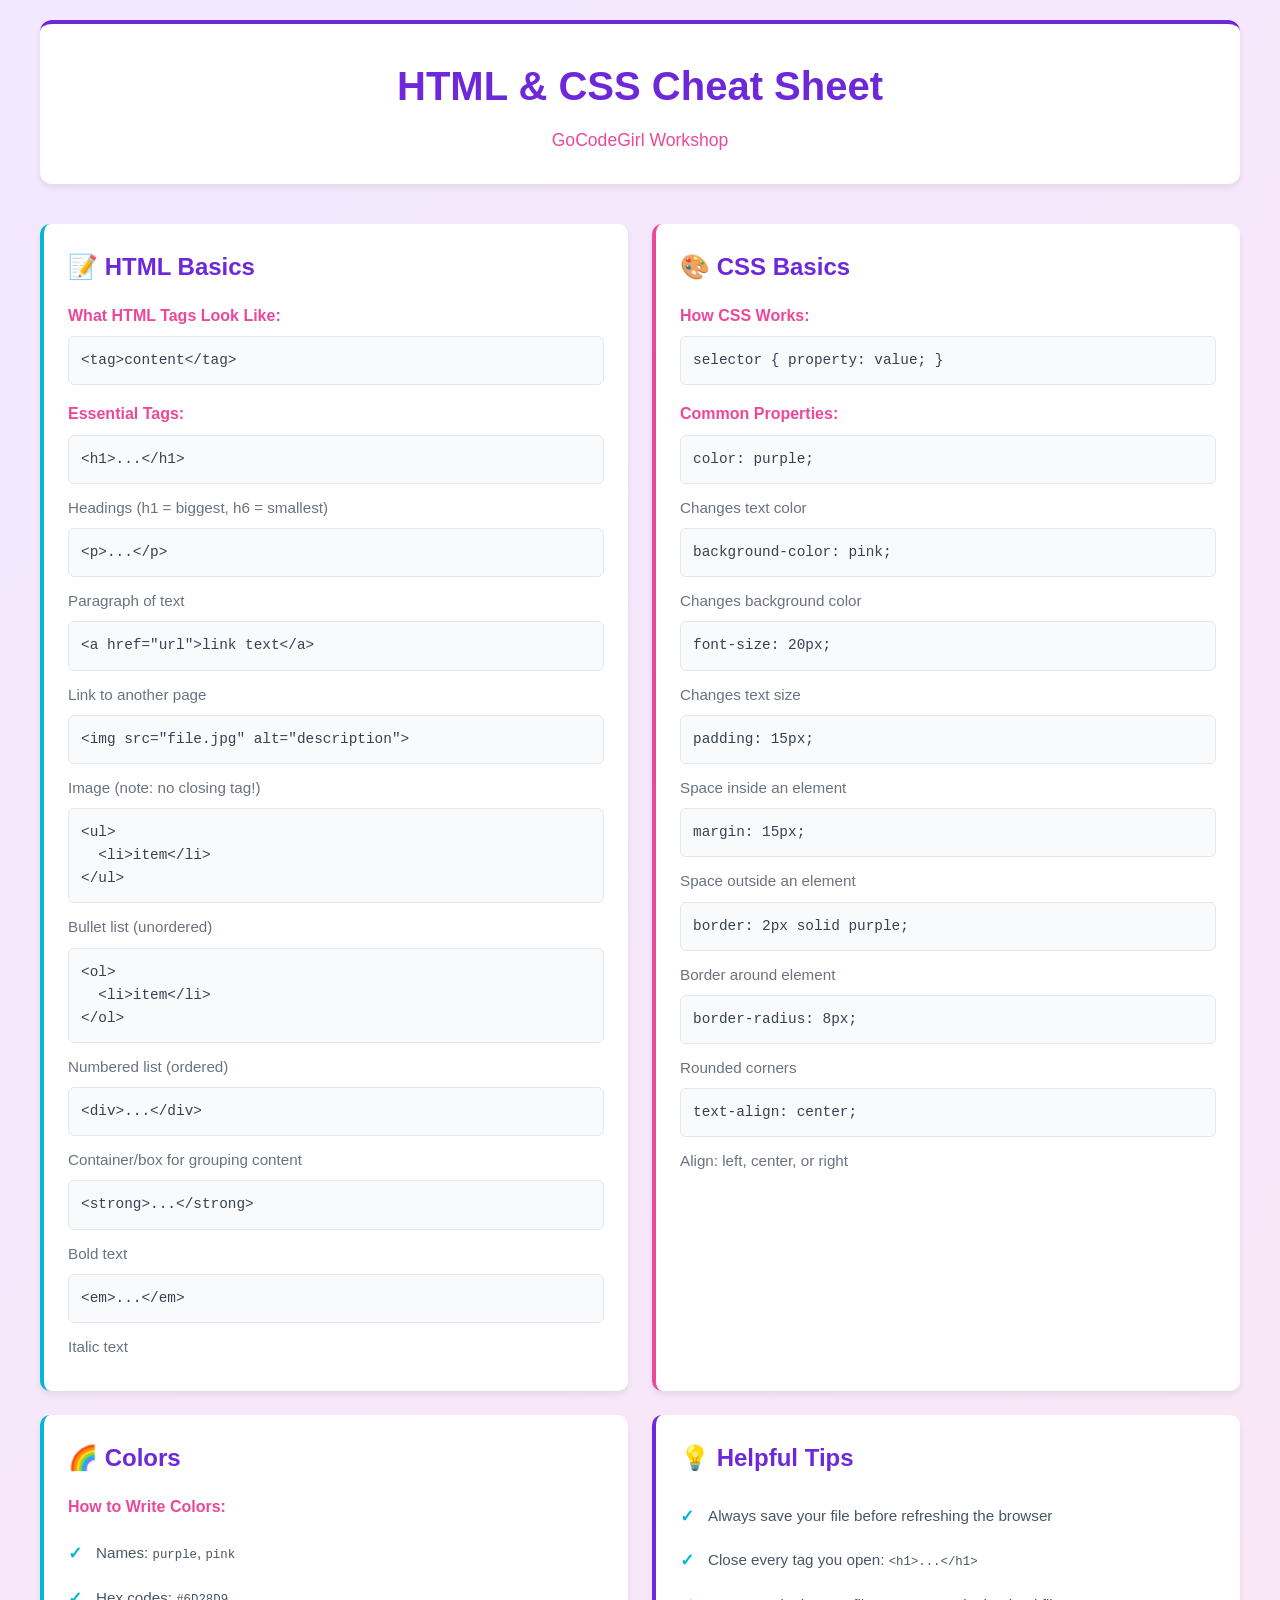
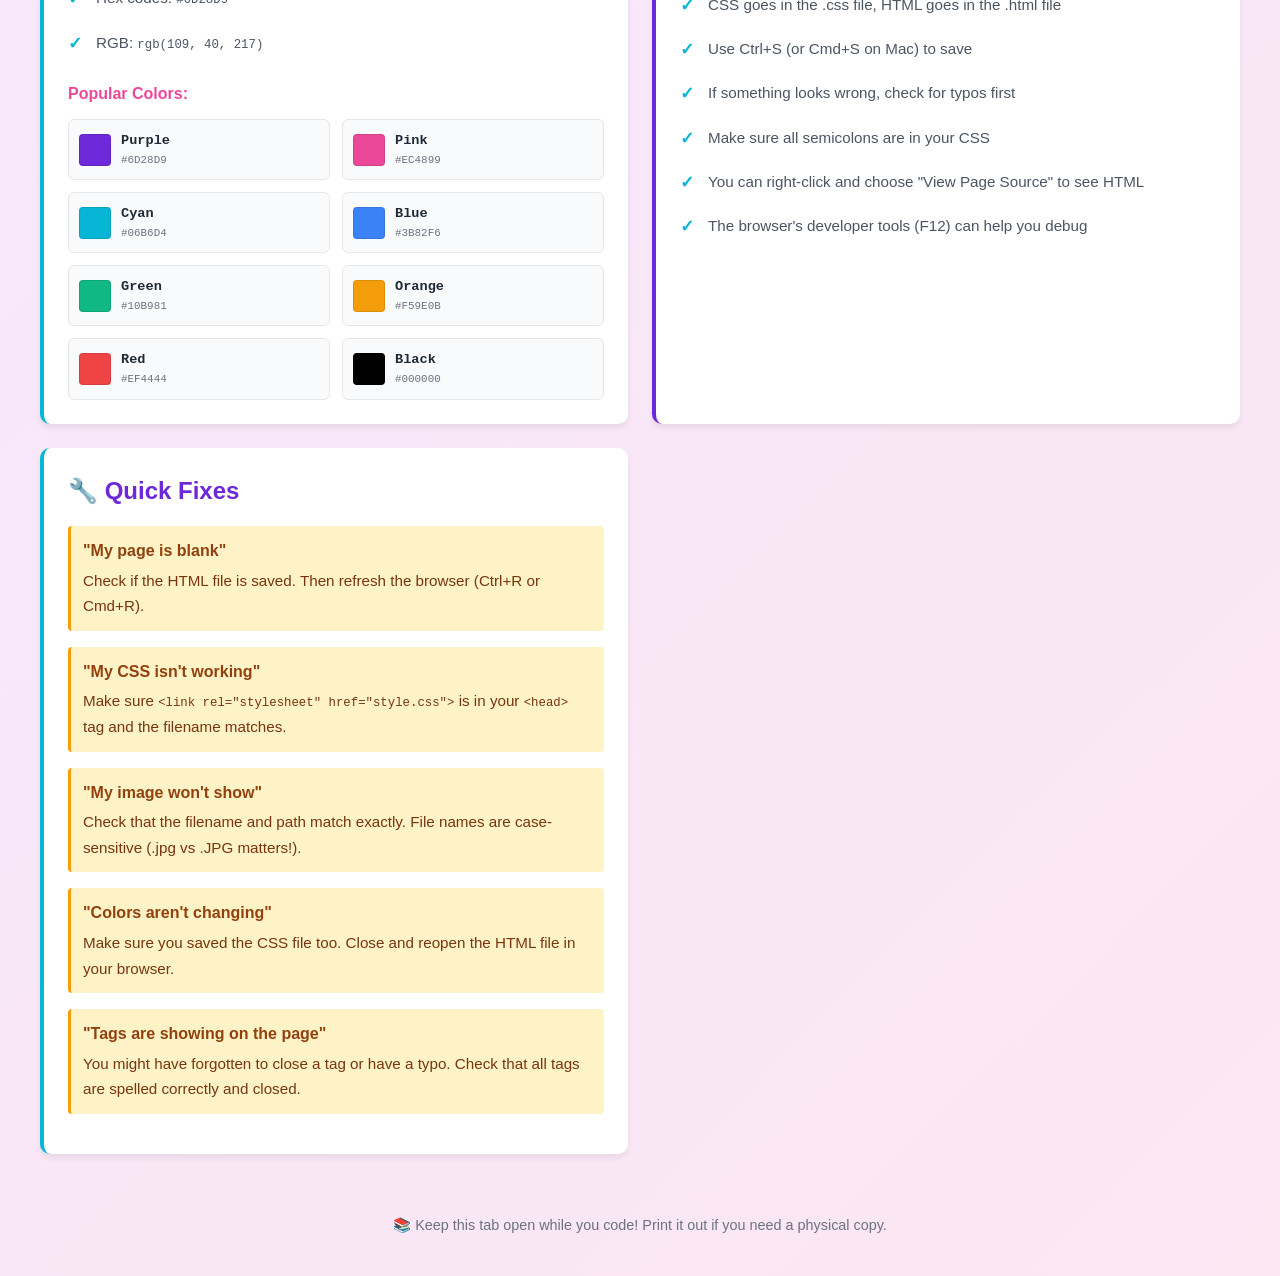
==== cheatsheet.html @ 463f9de7 "inital workshop structure" ====
<!DOCTYPE html>
<html lang="en">
<head>
    <meta charset="UTF-8">
    <meta name="viewport" content="width=device-width, initial-scale=1.0">
    <title>HTML & CSS Cheat Sheet - GoCodeGirl Workshop</title>
    <style>
        * {
            margin: 0;
            padding: 0;
            box-sizing: border-box;
        }

        body {
            font-family: -apple-system, BlinkMacSystemFont, 'Segoe UI', Roboto, 'Helvetica Neue', Arial, sans-serif;
            background: linear-gradient(135deg, #f3e8ff 0%, #fce7f3 100%);
            color: #1f2937;
            line-height: 1.6;
            padding: 20px;
            min-height: 100vh;
        }

        .container {
            max-width: 1200px;
            margin: 0 auto;
        }

        header {
            text-align: center;
            margin-bottom: 40px;
            padding: 30px 20px;
            background: white;
            border-radius: 12px;
            box-shadow: 0 4px 6px rgba(0, 0, 0, 0.07);
            border-top: 4px solid #6D28D9;
        }

        h1 {
            font-size: 2.5em;
            color: #6D28D9;
            margin-bottom: 8px;
        }

        .subtitle {
            font-size: 1.1em;
            color: #EC4899;
            font-weight: 500;
        }

        .content {
            display: grid;
            grid-template-columns: 1fr 1fr;
            gap: 24px;
            margin-bottom: 24px;
        }

        .card {
            background: white;
            border-radius: 10px;
            padding: 24px;
            box-shadow: 0 4px 6px rgba(0, 0, 0, 0.07);
            border-left: 4px solid #06B6D4;
        }

        .card.pink {
            border-left-color: #EC4899;
        }

        .card.purple {
            border-left-color: #6D28D9;
        }

        .card h2 {
            font-size: 1.5em;
            color: #6D28D9;
            margin-bottom: 16px;
            display: flex;
            align-items: center;
            gap: 8px;
        }

        .card h3 {
            font-size: 1em;
            color: #EC4899;
            margin-top: 16px;
            margin-bottom: 8px;
            font-weight: 600;
        }

        .tag-example {
            background: #f9fafb;
            border: 1px solid #e5e7eb;
            border-radius: 6px;
            padding: 12px;
            margin-bottom: 12px;
            font-family: 'Courier New', monospace;
            font-size: 0.9em;
            color: #374151;
            overflow-x: auto;
        }

        .tag-desc {
            font-size: 0.95em;
            color: #6b7280;
            margin-left: 0;
            margin-bottom: 8px;
        }

        .color-grid {
            display: grid;
            grid-template-columns: repeat(2, 1fr);
            gap: 12px;
            margin-top: 12px;
        }

        .color-swatch {
            display: flex;
            align-items: center;
            gap: 10px;
            padding: 10px;
            background: #f9fafb;
            border-radius: 6px;
            border: 1px solid #e5e7eb;
        }

        .color-box {
            width: 32px;
            height: 32px;
            border-radius: 4px;
            border: 1px solid rgba(0, 0, 0, 0.1);
            flex-shrink: 0;
        }

        .color-info {
            font-size: 0.85em;
            font-family: 'Courier New', monospace;
        }

        .color-name {
            display: block;
            font-weight: 600;
            color: #1f2937;
        }

        .color-code {
            display: block;
            color: #6b7280;
            font-size: 0.8em;
        }

        .tip-list {
            list-style: none;
            margin-top: 12px;
        }

        .tip-list li {
            padding: 10px 0;
            padding-left: 28px;
            position: relative;
            color: #4b5563;
            font-size: 0.95em;
        }

        .tip-list li:before {
            content: "✓";
            position: absolute;
            left: 0;
            color: #06B6D4;
            font-weight: bold;
            font-size: 1.1em;
        }

        .trouble-item {
            margin-bottom: 16px;
            padding: 12px;
            background: #fef3c7;
            border-left: 3px solid #f59e0b;
            border-radius: 4px;
        }

        .trouble-item strong {
            color: #92400e;
            display: block;
            margin-bottom: 4px;
        }

        .trouble-item span {
            color: #78350f;
            font-size: 0.95em;
        }

        /* Two column layout on desktop */
        @media (max-width: 768px) {
            .content {
                grid-template-columns: 1fr;
            }

            h1 {
                font-size: 1.8em;
            }

            .color-grid {
                grid-template-columns: 1fr;
            }
        }

        /* Print styles */
        @media print {
            body {
                background: white;
                padding: 0;
            }

            header {
                box-shadow: none;
                border: 1px solid #e5e7eb;
                page-break-after: avoid;
            }

            .card {
                page-break-inside: avoid;
                box-shadow: none;
                border: 1px solid #e5e7eb;
            }

            .content {
                gap: 16px;
            }

            h1 {
                font-size: 2em;
            }
        }

        footer {
            text-align: center;
            color: #6b7280;
            font-size: 0.9em;
            margin-top: 40px;
            padding: 20px;
        }
    </style>
</head>
<body>
    <div class="container">
        <header>
            <h1>HTML & CSS Cheat Sheet</h1>
            <p class="subtitle">GoCodeGirl Workshop</p>
        </header>

        <div class="content">
            <!-- HTML Basics -->
            <div class="card">
                <h2>📝 HTML Basics</h2>

                <h3>What HTML Tags Look Like:</h3>
                <div class="tag-example">&lt;tag&gt;content&lt;/tag&gt;</div>

                <h3>Essential Tags:</h3>

                <div class="tag-example">&lt;h1&gt;...&lt;/h1&gt;</div>
                <div class="tag-desc">Headings (h1 = biggest, h6 = smallest)</div>

                <div class="tag-example">&lt;p&gt;...&lt;/p&gt;</div>
                <div class="tag-desc">Paragraph of text</div>

                <div class="tag-example">&lt;a href="url"&gt;link text&lt;/a&gt;</div>
                <div class="tag-desc">Link to another page</div>

                <div class="tag-example">&lt;img src="file.jpg" alt="description"&gt;</div>
                <div class="tag-desc">Image (note: no closing tag!)</div>

                <div class="tag-example">&lt;ul&gt;<br>&nbsp;&nbsp;&lt;li&gt;item&lt;/li&gt;<br>&lt;/ul&gt;</div>
                <div class="tag-desc">Bullet list (unordered)</div>

                <div class="tag-example">&lt;ol&gt;<br>&nbsp;&nbsp;&lt;li&gt;item&lt;/li&gt;<br>&lt;/ol&gt;</div>
                <div class="tag-desc">Numbered list (ordered)</div>

                <div class="tag-example">&lt;div&gt;...&lt;/div&gt;</div>
                <div class="tag-desc">Container/box for grouping content</div>

                <div class="tag-example">&lt;strong&gt;...&lt;/strong&gt;</div>
                <div class="tag-desc">Bold text</div>

                <div class="tag-example">&lt;em&gt;...&lt;/em&gt;</div>
                <div class="tag-desc">Italic text</div>
            </div>

            <!-- CSS Basics -->
            <div class="card pink">
                <h2>🎨 CSS Basics</h2>

                <h3>How CSS Works:</h3>
                <div class="tag-example">selector { property: value; }</div>

                <h3>Common Properties:</h3>

                <div class="tag-example">color: purple;</div>
                <div class="tag-desc">Changes text color</div>

                <div class="tag-example">background-color: pink;</div>
                <div class="tag-desc">Changes background color</div>

                <div class="tag-example">font-size: 20px;</div>
                <div class="tag-desc">Changes text size</div>

                <div class="tag-example">padding: 15px;</div>
                <div class="tag-desc">Space inside an element</div>

                <div class="tag-example">margin: 15px;</div>
                <div class="tag-desc">Space outside an element</div>

                <div class="tag-example">border: 2px solid purple;</div>
                <div class="tag-desc">Border around element</div>

                <div class="tag-example">border-radius: 8px;</div>
                <div class="tag-desc">Rounded corners</div>

                <div class="tag-example">text-align: center;</div>
                <div class="tag-desc">Align: left, center, or right</div>
            </div>

            <!-- Colors -->
            <div class="card">
                <h2>🌈 Colors</h2>

                <h3>How to Write Colors:</h3>
                <ul class="tip-list">
                    <li>Names: <code>purple</code>, <code>pink</code></li>
                    <li>Hex codes: <code>#6D28D9</code></li>
                    <li>RGB: <code>rgb(109, 40, 217)</code></li>
                </ul>

                <h3>Popular Colors:</h3>
                <div class="color-grid">
                    <div class="color-swatch">
                        <div class="color-box" style="background-color: #6D28D9;"></div>
                        <div class="color-info">
                            <span class="color-name">Purple</span>
                            <span class="color-code">#6D28D9</span>
                        </div>
                    </div>
                    <div class="color-swatch">
                        <div class="color-box" style="background-color: #EC4899;"></div>
                        <div class="color-info">
                            <span class="color-name">Pink</span>
                            <span class="color-code">#EC4899</span>
                        </div>
                    </div>
                    <div class="color-swatch">
                        <div class="color-box" style="background-color: #06B6D4;"></div>
                        <div class="color-info">
                            <span class="color-name">Cyan</span>
                            <span class="color-code">#06B6D4</span>
                        </div>
                    </div>
                    <div class="color-swatch">
                        <div class="color-box" style="background-color: #3B82F6;"></div>
                        <div class="color-info">
                            <span class="color-name">Blue</span>
                            <span class="color-code">#3B82F6</span>
                        </div>
                    </div>
                    <div class="color-swatch">
                        <div class="color-box" style="background-color: #10B981;"></div>
                        <div class="color-info">
                            <span class="color-name">Green</span>
                            <span class="color-code">#10B981</span>
                        </div>
                    </div>
                    <div class="color-swatch">
                        <div class="color-box" style="background-color: #F59E0B;"></div>
                        <div class="color-info">
                            <span class="color-name">Orange</span>
                            <span class="color-code">#F59E0B</span>
                        </div>
                    </div>
                    <div class="color-swatch">
                        <div class="color-box" style="background-color: #EF4444;"></div>
                        <div class="color-info">
                            <span class="color-name">Red</span>
                            <span class="color-code">#EF4444</span>
                        </div>
                    </div>
                    <div class="color-swatch">
                        <div class="color-box" style="background-color: #000000;"></div>
                        <div class="color-info">
                            <span class="color-name">Black</span>
                            <span class="color-code">#000000</span>
                        </div>
                    </div>
                </div>
            </div>

            <!-- Helpful Tips -->
            <div class="card purple">
                <h2>💡 Helpful Tips</h2>

                <ul class="tip-list">
                    <li>Always save your file before refreshing the browser</li>
                    <li>Close every tag you open: <code>&lt;h1&gt;...&lt;/h1&gt;</code></li>
                    <li>CSS goes in the .css file, HTML goes in the .html file</li>
                    <li>Use Ctrl+S (or Cmd+S on Mac) to save</li>
                    <li>If something looks wrong, check for typos first</li>
                    <li>Make sure all semicolons are in your CSS</li>
                    <li>You can right-click and choose "View Page Source" to see HTML</li>
                    <li>The browser's developer tools (F12) can help you debug</li>
                </ul>
            </div>

            <!-- Troubleshooting -->
            <div class="card">
                <h2>🔧 Quick Fixes</h2>

                <div class="trouble-item">
                    <strong>"My page is blank"</strong>
                    <span>Check if the HTML file is saved. Then refresh the browser (Ctrl+R or Cmd+R).</span>
                </div>

                <div class="trouble-item">
                    <strong>"My CSS isn't working"</strong>
                    <span>Make sure <code>&lt;link rel="stylesheet" href="style.css"&gt;</code> is in your <code>&lt;head&gt;</code> tag and the filename matches.</span>
                </div>

                <div class="trouble-item">
                    <strong>"My image won't show"</strong>
                    <span>Check that the filename and path match exactly. File names are case-sensitive (.jpg vs .JPG matters!).</span>
                </div>

                <div class="trouble-item">
                    <strong>"Colors aren't changing"</strong>
                    <span>Make sure you saved the CSS file too. Close and reopen the HTML file in your browser.</span>
                </div>

                <div class="trouble-item">
                    <strong>"Tags are showing on the page"</strong>
                    <span>You might have forgotten to close a tag or have a typo. Check that all tags are spelled correctly and closed.</span>
                </div>
            </div>
        </div>

        <footer>
            📚 Keep this tab open while you code! Print it out if you need a physical copy.
        </footer>
    </div>
</body>
</html>
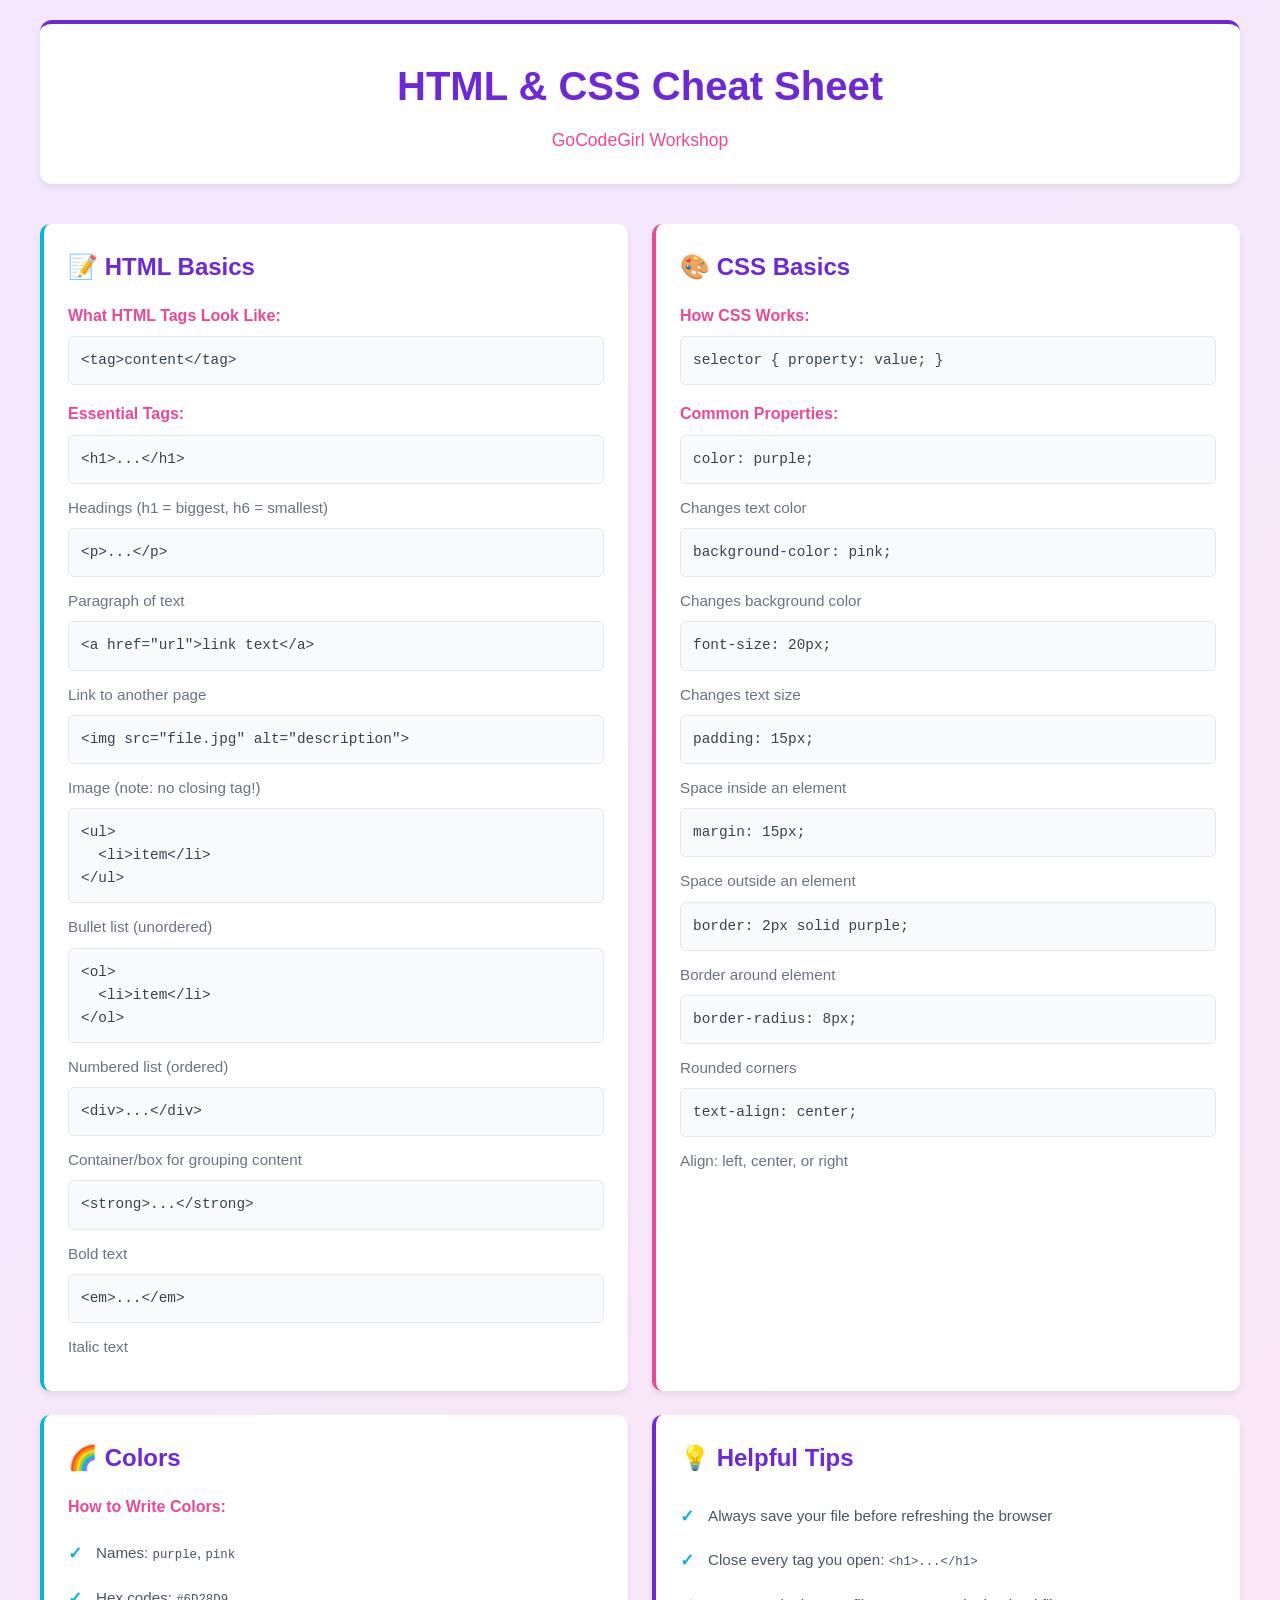
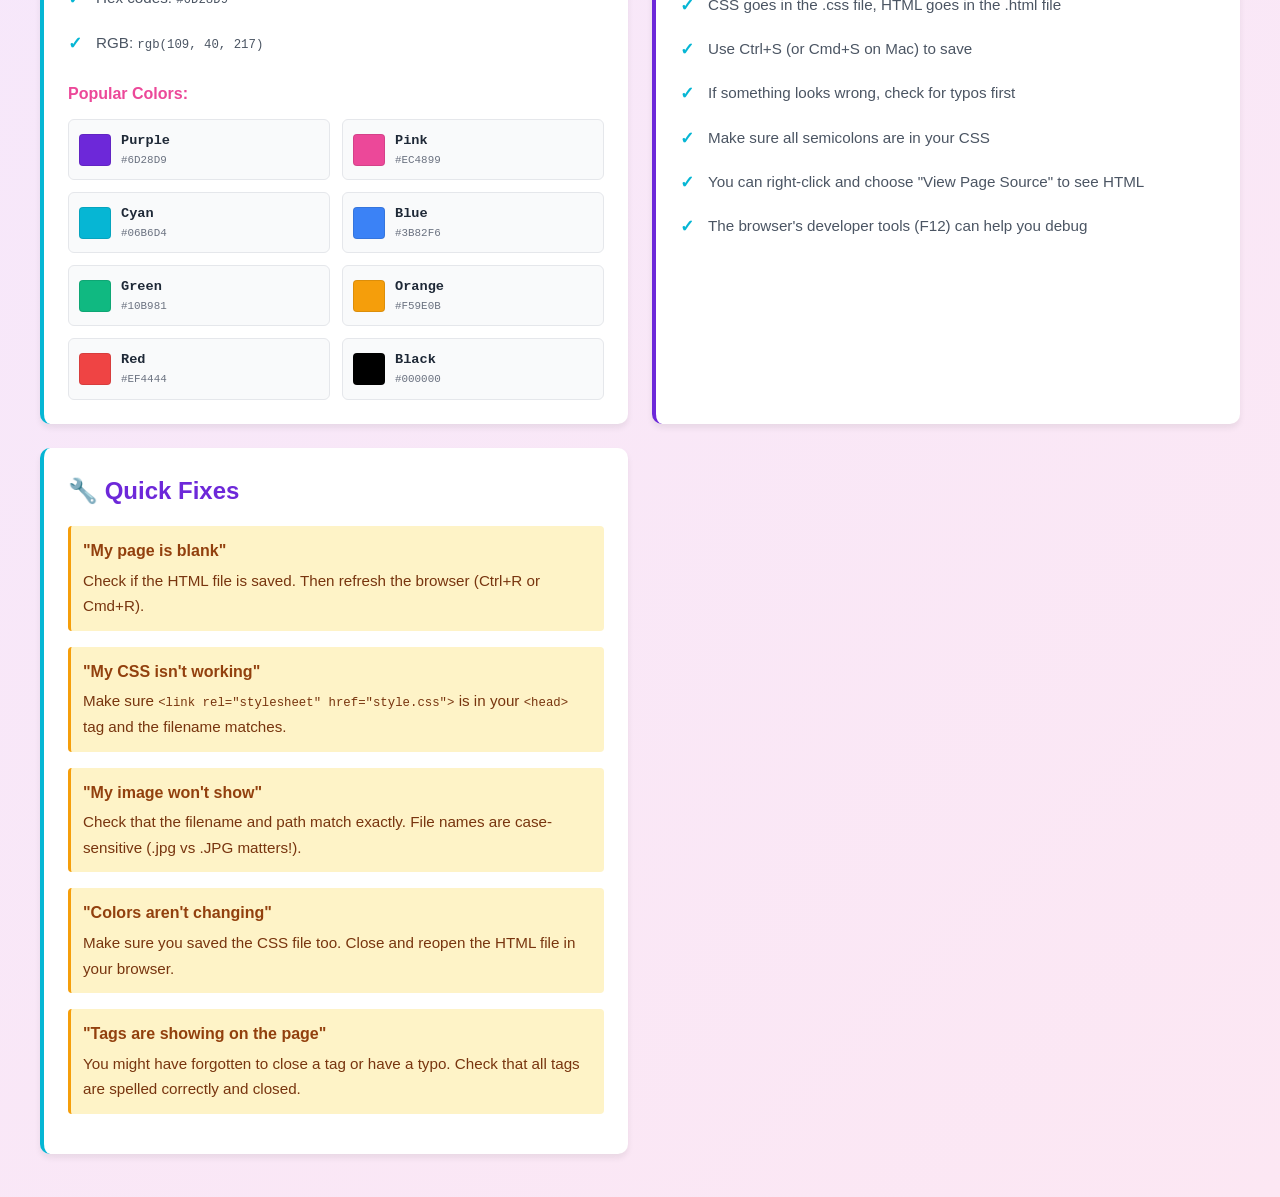
==== commit d9929098: "update" ====
--- a/cheatsheet.html
+++ b/cheatsheet.html
@@ -438,10 +438,6 @@
                 </div>
             </div>
         </div>
-
-        <footer>
-            📚 Keep this tab open while you code! Print it out if you need a physical copy.
-        </footer>
     </div>
 </body>
 </html>
